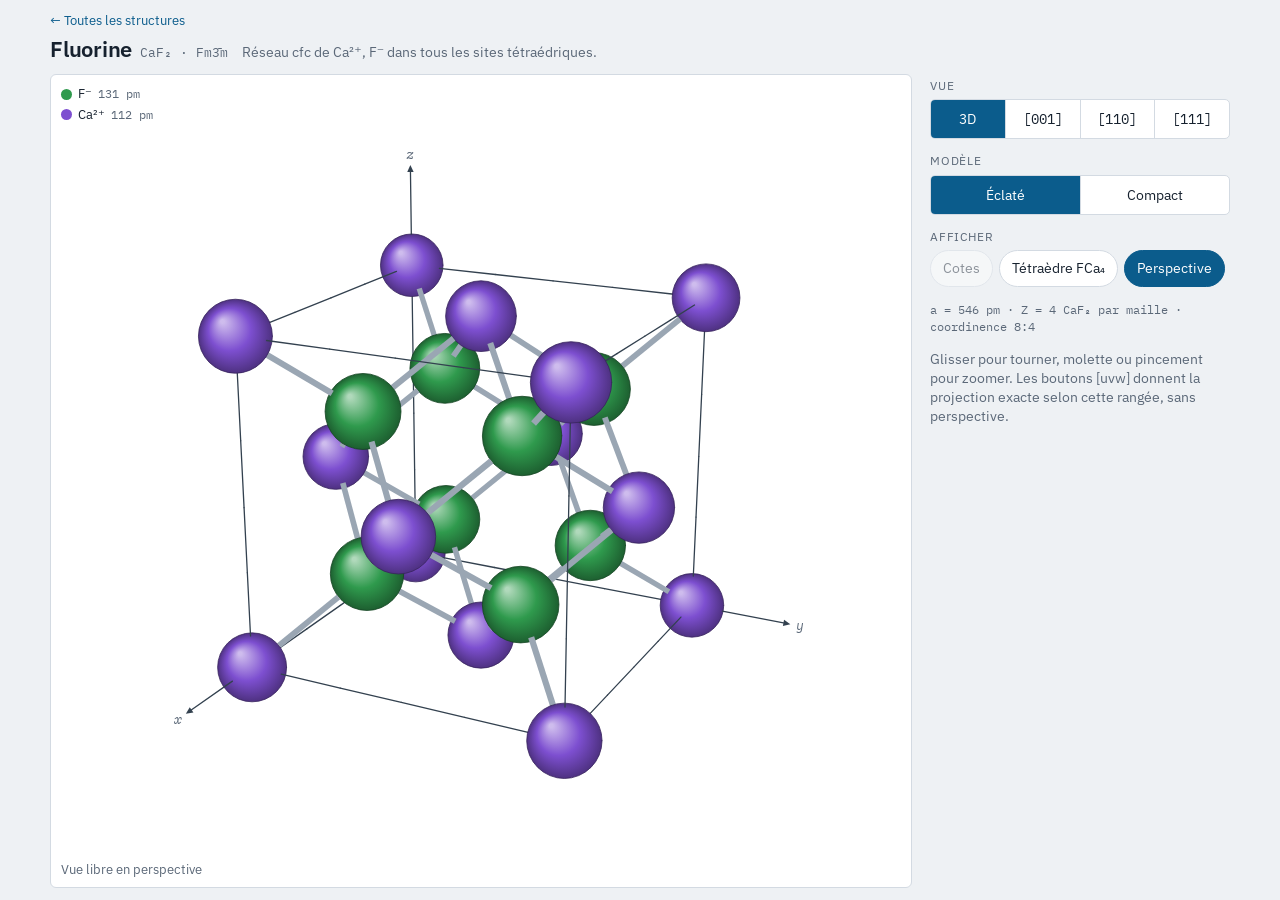
==== caf2.html @ 70a909ce "Sépare le moteur des fiches et ajoute cc, cfc, CsCl, ZnS blende, CaF2 et diamant Co-Authored-By: Cla" ====
<!doctype html>
<html lang="fr">
<head>
<meta charset="utf-8">
<meta name="viewport" content="width=device-width, initial-scale=1, viewport-fit=cover">
<title>Poly3D</title>
<link rel="stylesheet" href="https://fonts.googleapis.com/css2?family=IBM+Plex+Mono:wght@400;500&family=IBM+Plex+Sans:wght@400;500;600&display=swap">
<link rel="stylesheet" href="poly3d.css">
</head>
<body data-structure="caf2">
<script src="structures.js"></script>
<script src="poly3d.js"></script>
</body>
</html>
---- poly3d.css ----
/* Poly3D Cristallochimie : mise en page commune à toutes les structures.
   Une planche de dessin plein écran, un bandeau de titre fin, le pupitre de commandes dessous (à droite sur grand écran). */
:root{
  --bg:#eef1f4; --surface:#ffffff; --ink:#16212e; --muted:#5b6878; --rule:#d3dae2;
  --accent:#0b5c8c; --accent-ink:#ffffff;
  --anion:#2f9a4d; --anion-ink:#1d6b33; --cation:#7d4fd0; --cation-ink:#5a33a8;
  --metal:#4f7fb8; --metal-ink:#2f5c92; --carbone:#69737f; --carbone-ink:#3d4650;
  --edge:#33414f; --bond:#9aa6b3; --poly:#e0862a;
  --font-ui:"IBM Plex Sans",system-ui,-apple-system,"Segoe UI",sans-serif;
  --font-mono:"IBM Plex Mono",ui-monospace,Menlo,Consolas,monospace;
}
@media (prefers-color-scheme: dark){
  :root{
    --bg:#10161d; --surface:#18212b; --ink:#e6ecf2; --muted:#93a1b1; --rule:#2b3745;
    --accent:#5fb4e6; --accent-ink:#0c1620;
    --anion:#4cc06c; --anion-ink:#7fdc98; --cation:#9a74e8; --cation-ink:#bda3f5;
    --metal:#6b9bd6; --metal-ink:#a3c4ee; --carbone:#8d98a5; --carbone-ink:#c2cbd5;
    --edge:#c3ceda; --bond:#5d6b7a; --poly:#f0a04a; color-scheme:dark;
  }
}
*{box-sizing:border-box}
html,body{height:100%;margin:0}
body{background:var(--bg);color:var(--ink);font-family:var(--font-ui);font-size:15px;line-height:1.4;padding:0 16px}
.app{height:100%;max-width:1180px;margin:0 auto;padding:12px 0;display:grid;gap:10px;
  grid-template-rows:auto minmax(260px,1fr) auto;grid-template-columns:minmax(0,1fr)}
header{display:flex;flex-wrap:wrap;align-items:baseline;gap:4px 14px;min-width:0}
.back{font-size:.8rem;color:var(--accent);text-decoration:none;flex-basis:100%}
h1{margin:0;font-size:1.35rem;font-weight:600;letter-spacing:-.01em}
h1 small{font-family:var(--font-mono);font-weight:400;font-size:.8rem;color:var(--muted);margin-left:8px;letter-spacing:0}
.sub{margin:0;color:var(--muted);font-size:.88rem;min-width:0}
.stage{position:relative;min-width:0;min-height:0;background:var(--surface);border:1px solid var(--rule);border-radius:6px;overflow:hidden;touch-action:none;cursor:grab}
.stage.dragging{cursor:grabbing}
.stage canvas{position:absolute;inset:0;width:100%;height:100%;display:block}
.labels{position:absolute;inset:0;pointer-events:none;overflow:hidden}
.cote,.axis{position:absolute;transform:translate(-50%,-50%);white-space:nowrap}
.cote{background:var(--surface);border:1px solid var(--rule);border-radius:3px;padding:0 3px;font-size:14px;line-height:1.2;text-align:center;font-weight:600}
.cote span{display:block}
.axis{font-family:var(--font-mono);font-size:13px;font-style:italic;color:var(--muted)}
.legend{position:absolute;left:10px;top:10px;display:flex;flex-direction:column;gap:3px;font-size:.8rem;pointer-events:none}
.legend div{display:flex;align-items:center;gap:6px}
.legend i{width:11px;height:11px;border-radius:50%;display:inline-block}
.legend .num{font-family:var(--font-mono);color:var(--muted);font-size:.74rem}
.caption{position:absolute;left:10px;right:10px;bottom:8px;font-size:.8rem;color:var(--muted);pointer-events:none}
.caption b{font-family:var(--font-mono);font-weight:500;color:var(--ink)}
.panel{display:grid;gap:8px;min-width:0;align-content:start}
.row{display:grid;grid-template-columns:5.2em minmax(0,1fr);align-items:center;gap:10px}
.row>span{font-size:.72rem;text-transform:uppercase;letter-spacing:.07em;color:var(--muted)}
.seg{display:flex;border:1px solid var(--rule);border-radius:5px;overflow:hidden;background:var(--surface)}
.seg button{flex:1 1 0;min-width:0;border:0;border-left:1px solid var(--rule);background:transparent;color:var(--ink);
  font:inherit;font-size:.9rem;padding:9px 4px;cursor:pointer}
.seg button:first-child{border-left:0}
.seg button.idx{font-family:var(--font-mono);font-size:.85rem}
.seg button[aria-pressed="true"]{background:var(--accent);color:var(--accent-ink)}
.opts{display:flex;flex-wrap:wrap;gap:6px}
.opts button{border:1px solid var(--rule);background:var(--surface);color:var(--ink);font:inherit;font-size:.88rem;
  padding:8px 12px;border-radius:999px;cursor:pointer}
.opts button[aria-pressed="true"]{border-color:var(--accent);background:var(--accent);color:var(--accent-ink)}
.opts button:disabled{opacity:.45;cursor:default}
button:focus-visible,a:focus-visible{outline:2px solid var(--accent);outline-offset:2px}
.facts{margin:0;font-family:var(--font-mono);font-size:.76rem;color:var(--muted)}
.help{display:none;margin:0;font-size:.85rem;color:var(--muted)}
@media (min-width:900px){
  .app{grid-template-columns:minmax(0,1fr) 300px;grid-template-rows:auto minmax(0,1fr);column-gap:18px}
  header{grid-column:1 / -1}
  .panel{gap:14px;padding-top:4px}
  .row{grid-template-columns:minmax(0,1fr);gap:5px}
  .help{display:block}
}
/* page d'accueil */
.home{max-width:640px;margin:0 auto;padding:32px 0}
.home h1{font-size:1.5rem;margin-bottom:4px}
.home p{color:var(--muted);margin:0 0 24px}
.home ul{list-style:none;margin:0;padding:0;display:grid;gap:8px}
.home li a{display:block;padding:14px 16px;background:var(--surface);border:1px solid var(--rule);border-radius:6px;color:var(--ink);text-decoration:none}
.home li a:hover{border-color:var(--accent)}
.home li small{display:block;color:var(--muted)}
.home li code{font-family:var(--font-mono);font-size:.8rem;color:var(--muted);margin-left:6px}
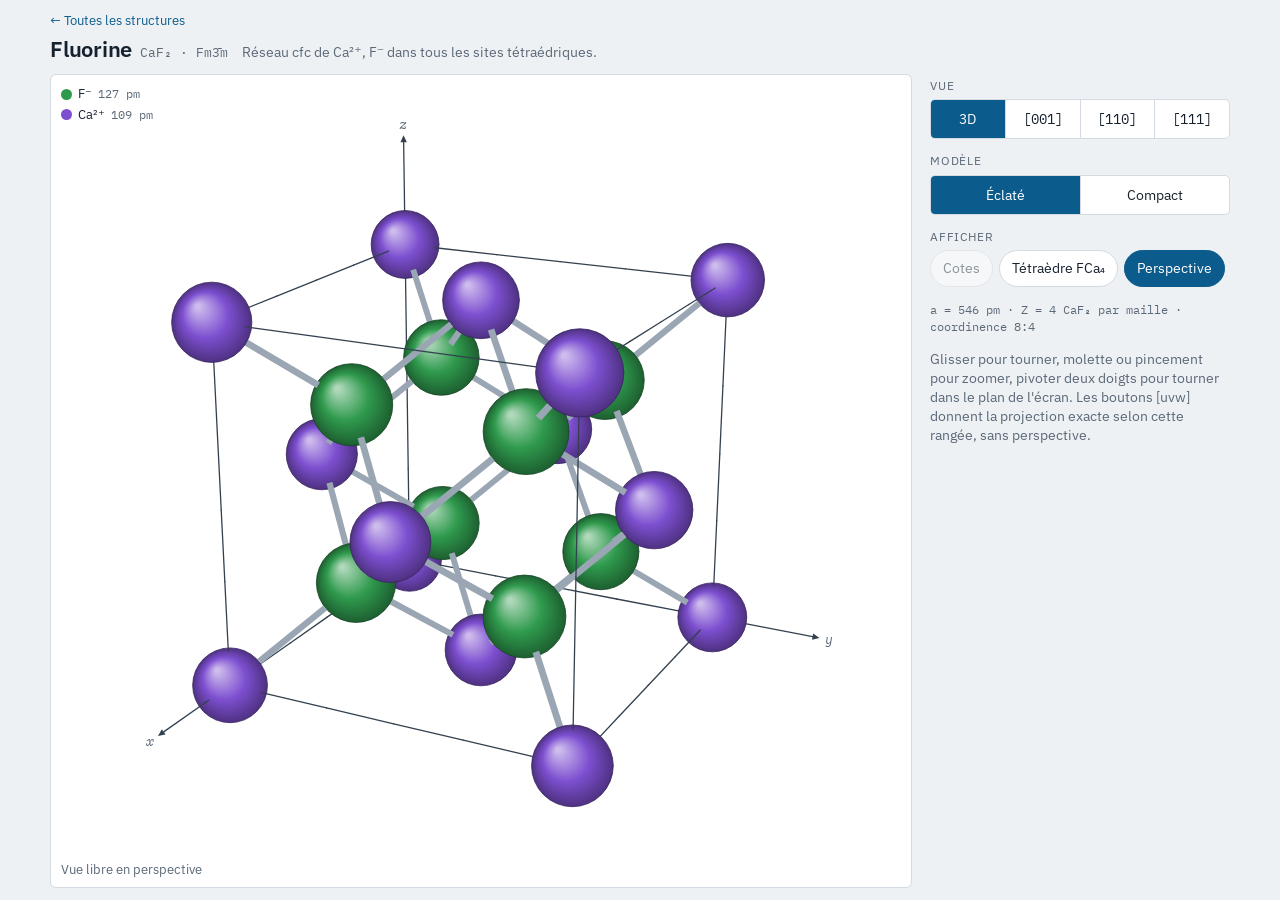
==== commit 921e4e2c: "Numérote les fichiers appelés par les pages pour éviter les versions en mémoire dépareillées Co-Auth" ====
--- a/caf2.html
+++ b/caf2.html
@@ -5,10 +5,10 @@
 <meta name="viewport" content="width=device-width, initial-scale=1, viewport-fit=cover">
 <title>Poly3D</title>
 <link rel="stylesheet" href="https://fonts.googleapis.com/css2?family=IBM+Plex+Mono:wght@400;500&family=IBM+Plex+Sans:wght@400;500;600&display=swap">
-<link rel="stylesheet" href="poly3d.css">
+<link rel="stylesheet" href="poly3d.css?v=9">
 </head>
 <body data-structure="caf2">
-<script src="structures.js"></script>
-<script src="poly3d.js"></script>
+<script src="structures.js?v=9"></script>
+<script src="poly3d.js?v=9"></script>
 </body>
 </html>
--- a/poly3d.css
+++ b/poly3d.css
@@ -19,6 +19,7 @@
   }
 }
 *{box-sizing:border-box}
+[hidden]{display:none!important}
 html,body{height:100%;margin:0}
 body{background:var(--bg);color:var(--ink);font-family:var(--font-ui);font-size:15px;line-height:1.4;padding:0 16px}
 .app{height:100%;max-width:1180px;margin:0 auto;padding:12px 0;display:grid;gap:10px;
@@ -75,3 +76,28 @@
 .home li a:hover{border-color:var(--accent)}
 .home li small{display:block;color:var(--muted)}
 .home li code{font-family:var(--font-mono);font-size:.8rem;color:var(--muted);margin-left:6px}
+/* scanner : reconnaissance d'une figure du poly par la caméra */
+.scan{background:#0c1014;cursor:default;touch-action:auto}
+.scan video{position:absolute;inset:0;width:100%;height:100%;object-fit:cover}
+.scan .viseur{position:absolute;left:50%;top:50%;width:min(62%,300px);aspect-ratio:1;transform:translate(-50%,-50%);border:2px solid rgba(255,255,255,.8);border-radius:10px;pointer-events:none}
+.scan .etat{position:absolute;left:10px;right:10px;bottom:10px;display:flex;flex-direction:column;align-items:center;gap:6px;text-align:center}
+.scan .msg{background:rgba(12,16,20,.82);color:#fff;padding:8px 14px;border-radius:999px;font-size:.9rem;max-width:100%}
+.scan .msg.ok{background:var(--accent);color:var(--accent-ink);font-weight:600}
+.scan .mesure{font-family:var(--font-mono);font-size:.7rem;color:rgba(255,255,255,.7)}
+.scan .start{position:absolute;inset:0;display:grid;place-items:center;padding:24px;text-align:center;color:#fff}
+.scan .start button,.lien{border:0;background:var(--accent);color:var(--accent-ink);font:inherit;font-weight:600;padding:12px 20px;border-radius:999px;cursor:pointer;text-decoration:none;display:inline-block}
+.scan .start p{margin:0 0 14px;max-width:32ch}
+.home .lien{margin:0 0 24px}
+/* structure par-dessus l'image de la caméra : couleurs claires imposées, car le fond est la feuille de papier */
+.stage.ar{background:#0c1014;
+  --surface:#ffffff; --ink:#16212e; --muted:#3d4a59; --rule:#d3dae2;
+  --anion:#2f9a4d; --anion-ink:#1d6b33; --cation:#7d4fd0; --cation-ink:#5a33a8;
+  --metal:#4f7fb8; --metal-ink:#2f5c92; --carbone:#69737f; --carbone-ink:#3d4650;
+  --edge:#16212e; --bond:#6f7b88; --poly:#e0862a}
+.stage.ar video{position:absolute;inset:0;width:100%;height:100%;object-fit:cover}
+.stage.ar .legend,.stage.ar .caption{background:rgba(255,255,255,.85);color:var(--ink);padding:4px 8px;border-radius:6px}
+.stage.ar .caption{right:auto}
+.stage.ar .axis{color:var(--ink);text-shadow:0 0 3px #fff,0 0 3px #fff}
+.facts a{color:var(--accent)}
+.home h2{margin:22px 0 10px;padding-top:12px;border-top:1px solid var(--rule);font-size:.74rem;font-weight:500;text-transform:uppercase;letter-spacing:.07em;color:var(--muted)}
+.home h2:first-child{margin-top:0}
